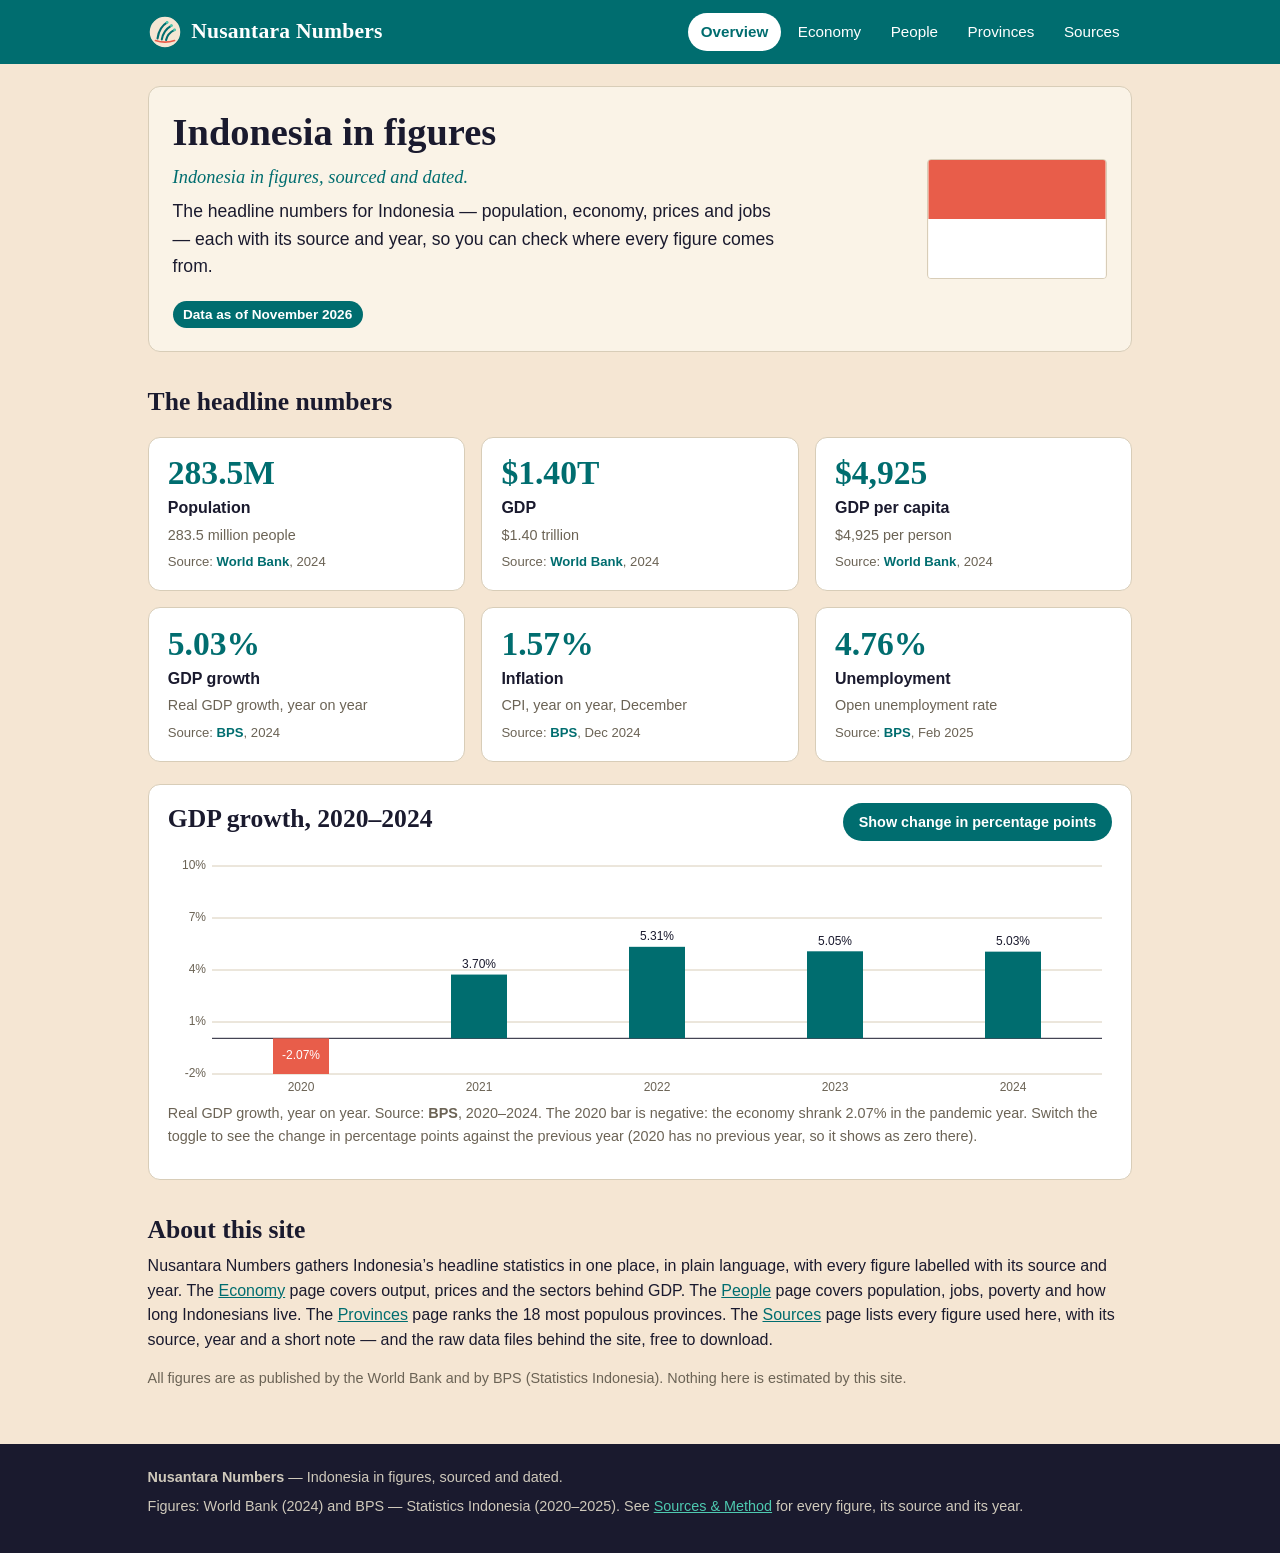
==== app/index.html @ f5d3d650 "best-national-statistics-site-20261126-0539: Nusantara Numbers" ====
<!DOCTYPE html>
<html lang="en">
<head>
<meta charset="utf-8">
<meta name="viewport" content="width=device-width, initial-scale=1">
<title>Nusantara Numbers — Indonesia in figures</title>
<meta name="description" content="Indonesia in figures, sourced and dated: population, GDP, growth, inflation, unemployment and the provinces.">
<link rel="stylesheet" href="css/style.css">
<link rel="icon" href="img/logo.svg" type="image/svg+xml">
</head>
<body data-page="index">
<header class="site-header">
  <div class="wrap">
    <a class="brand" href="index.html"><img src="img/logo.svg" alt="" width="34" height="34"> Nusantara Numbers</a>
    <nav class="site-nav" aria-label="Main navigation">
      <a href="index.html" data-page="index">Overview</a>
      <a href="economy.html" data-page="economy">Economy</a>
      <a href="people.html" data-page="people">People</a>
      <a href="provinces.html" data-page="provinces">Provinces</a>
      <a href="sources.html" data-page="sources">Sources</a>
    </nav>
  </div>
</header>

<main class="wrap">
  <section class="hero">
    <div class="hero-text">
      <h1>Indonesia in figures</h1>
      <p class="tagline">Indonesia in figures, sourced and dated.</p>
      <p class="lede">The headline numbers for Indonesia &mdash; population, economy, prices and jobs &mdash; each with its
      source and year, so you can check where every figure comes from.</p>
      <span class="asof">Data as of November 2026</span>
    </div>
    <img class="flag" src="img/flag.svg" alt="Flag of Indonesia: red over white" width="180" height="120">
  </section>

  <h2>The headline numbers</h2>
  <section class="kpi-grid" aria-label="Key indicators">
    <article class="kpi-card">
      <div class="kpi-value">283.5M</div>
      <div class="kpi-label">Population</div>
      <p class="kpi-note">283.5 million people</p>
      <p class="source-line">Source: <strong>World Bank</strong>, 2024</p>
    </article>
    <article class="kpi-card">
      <div class="kpi-value">$1.40T</div>
      <div class="kpi-label">GDP</div>
      <p class="kpi-note">$1.40 trillion</p>
      <p class="source-line">Source: <strong>World Bank</strong>, 2024</p>
    </article>
    <article class="kpi-card">
      <div class="kpi-value">$4,925</div>
      <div class="kpi-label">GDP per capita</div>
      <p class="kpi-note">$4,925 per person</p>
      <p class="source-line">Source: <strong>World Bank</strong>, 2024</p>
    </article>
    <article class="kpi-card">
      <div class="kpi-value">5.03%</div>
      <div class="kpi-label">GDP growth</div>
      <p class="kpi-note">Real GDP growth, year on year</p>
      <p class="source-line">Source: <strong>BPS</strong>, 2024</p>
    </article>
    <article class="kpi-card">
      <div class="kpi-value">1.57%</div>
      <div class="kpi-label">Inflation</div>
      <p class="kpi-note">CPI, year on year, December</p>
      <p class="source-line">Source: <strong>BPS</strong>, Dec 2024</p>
    </article>
    <article class="kpi-card">
      <div class="kpi-value">4.76%</div>
      <div class="kpi-label">Unemployment</div>
      <p class="kpi-note">Open unemployment rate</p>
      <p class="source-line">Source: <strong>BPS</strong>, Feb 2025</p>
    </article>
  </section>

  <section class="card chart-card">
    <div class="chart-head">
      <h2>GDP growth, 2020&ndash;2024</h2>
      <button class="btn" id="growth-toggle" type="button" aria-pressed="false">Show change in percentage points</button>
    </div>
    <canvas id="growth-chart" role="img" aria-label="Bar chart of Indonesia's GDP growth: 2020 minus 2.07 percent, 2021 3.70 percent, 2022 5.31 percent, 2023 5.05 percent, 2024 5.03 percent"></canvas>
    <p class="chart-note">Real GDP growth, year on year. Source: <strong>BPS</strong>, 2020&ndash;2024.
    The 2020 bar is negative: the economy shrank 2.07% in the pandemic year.
    Switch the toggle to see the change in percentage points against the previous year
    (2020 has no previous year, so it shows as zero there).</p>
  </section>

  <section>
    <h2>About this site</h2>
    <p>Nusantara Numbers gathers Indonesia&rsquo;s headline statistics in one
    place, in plain language, with every figure labelled with its source and
    year. The <a href="economy.html">Economy</a> page covers output, prices
    and the sectors behind GDP. The <a href="people.html">People</a> page
    covers population, jobs, poverty and how long Indonesians live. The
    <a href="provinces.html">Provinces</a> page ranks the 18 most populous
    provinces. The <a href="sources.html">Sources</a> page lists every figure
    used here, with its source, year and a short note &mdash; and the raw data
    files behind the site, free to download.</p>
    <p class="chart-note">All figures are as published by the World Bank and
    by BPS (Statistics Indonesia). Nothing here is estimated by this site.</p>
  </section>
</main>

<footer class="site-footer">
  <div class="wrap">
    <p><strong>Nusantara Numbers</strong> &mdash; Indonesia in figures, sourced and dated.</p>
    <p>Figures: World Bank (2024) and BPS &mdash; Statistics Indonesia (2020&ndash;2025).
    See <a href="sources.html">Sources &amp; Method</a> for every figure, its source and its year.</p>
  </div>
</footer>

<script src="js/data.js"></script>
<script src="js/charts.js"></script>
<script src="js/tables.js"></script>
<script src="js/main.js"></script>
</body>
</html>
---- app/css/style.css ----
/* Nusantara Numbers — one stylesheet: palette, layout, cards, tables,
   navigation, charts and the phone rules. System font stack only. */

:root {
  --teal: #006d6f;
  --teal-dark: #005456;
  --sand: #f5e6d3;
  --sand-light: #faf3e7;
  --charcoal: #1a1a2e;
  --muted: #6b6355;
  --coral: #e85d4a;
  --seafoam: #4ec9b0;
  --white: #ffffff;
  --line: #d8cdb8;
  --radius: 12px;
}

* { box-sizing: border-box; }

body {
  margin: 0;
  background: var(--sand);
  color: var(--charcoal);
  font-family: -apple-system, BlinkMacSystemFont, "Segoe UI", Roboto,
    "Helvetica Neue", Arial, sans-serif;
  font-size: 16px;
  line-height: 1.55;
}

h1, h2, h3 {
  font-family: Georgia, "Times New Roman", serif;
  line-height: 1.2;
  margin: 0 0 0.5rem;
}

h1 { font-size: 2.4rem; }
h2 { font-size: 1.6rem; margin-top: 2.2rem; }
h3 { font-size: 1.15rem; }

p { margin: 0 0 0.9rem; }
a { color: var(--teal); }
a:hover { color: var(--teal-dark); }

/* ---------- header & navigation ---------- */

.site-header {
  background: var(--teal);
  color: var(--white);
}
.site-header .wrap {
  display: flex;
  align-items: center;
  gap: 1rem;
  flex-wrap: wrap;
  padding-top: 0.8rem;
  padding-bottom: 0.8rem;
}
.brand {
  display: flex;
  align-items: center;
  gap: 0.6rem;
  color: var(--white);
  text-decoration: none;
  font-family: Georgia, "Times New Roman", serif;
  font-size: 1.35rem;
  font-weight: 700;
  letter-spacing: 0.01em;
}
.brand img { display: block; }
.site-nav {
  margin-left: auto;
  display: flex;
  gap: 0.25rem;
  flex-wrap: wrap;
}
.site-nav a {
  color: var(--white);
  text-decoration: none;
  padding: 0.45rem 0.8rem;
  border-radius: 999px;
  font-size: 0.95rem;
}
.site-nav a:hover { background: rgba(255, 255, 255, 0.16); }
.site-nav a.active {
  background: var(--white);
  color: var(--teal);
  font-weight: 700;
}

/* ---------- layout ---------- */

.wrap {
  max-width: 1020px;
  margin: 0 auto;
  padding: 0 1.1rem;
}
main.wrap { padding-top: 1.4rem; padding-bottom: 2.5rem; }

.hero {
  display: flex;
  gap: 1.4rem;
  align-items: center;
  background: var(--sand-light);
  border: 1px solid var(--line);
  border-radius: var(--radius);
  padding: 1.4rem 1.5rem;
  margin-bottom: 1.6rem;
}
.hero-text { flex: 1; }
.hero-text .tagline {
  font-family: Georgia, "Times New Roman", serif;
  font-style: italic;
  font-size: 1.15rem;
  color: var(--teal);
  margin-bottom: 0.4rem;
}
.hero .flag { flex: none; border: 1px solid var(--line); border-radius: 4px; }
.asof {
  display: inline-block;
  background: var(--teal);
  color: var(--white);
  font-size: 0.85rem;
  font-weight: 600;
  padding: 0.2rem 0.65rem;
  border-radius: 999px;
  margin-top: 0.4rem;
}

.lede { font-size: 1.1rem; max-width: 62ch; }

/* ---------- KPI cards ---------- */

.kpi-grid {
  display: grid;
  grid-template-columns: repeat(3, 1fr);
  gap: 1rem;
  margin: 1.2rem 0;
}
.kpi-card, .card {
  background: var(--white);
  border: 1px solid var(--line);
  border-radius: var(--radius);
  padding: 1.1rem 1.2rem;
}
.kpi-card .kpi-value {
  font-family: Georgia, "Times New Roman", serif;
  font-size: 2.1rem;
  font-weight: 700;
  color: var(--teal);
  line-height: 1.1;
}
.kpi-card .kpi-label {
  font-weight: 700;
  margin-top: 0.25rem;
}
.kpi-card .kpi-note { color: var(--muted); font-size: 0.9rem; margin: 0.15rem 0 0.4rem; }
.source-line {
  font-size: 0.82rem;
  color: var(--muted);
  margin: 0;
}
.source-line strong { color: var(--teal); font-weight: 600; }

/* ---------- charts & sections ---------- */

.chart-card { margin: 1.4rem 0; }
.chart-card canvas { width: 100%; display: block; }
.chart-head {
  display: flex;
  align-items: baseline;
  justify-content: space-between;
  gap: 1rem;
  flex-wrap: wrap;
}
.chart-head h2, .chart-head h3 { margin-top: 0; }
.chart-note { color: var(--muted); font-size: 0.9rem; }

.btn {
  font: inherit;
  font-size: 0.9rem;
  font-weight: 600;
  background: var(--teal);
  color: var(--white);
  border: none;
  border-radius: 999px;
  padding: 0.5rem 1rem;
  cursor: pointer;
  white-space: nowrap;
}
.btn:hover { background: var(--teal-dark); }

.two-col {
  display: grid;
  grid-template-columns: 1fr 1fr;
  gap: 1rem;
  margin: 1.2rem 0;
}

/* ---------- tables ---------- */

.table-tools {
  display: flex;
  gap: 0.8rem;
  align-items: center;
  flex-wrap: wrap;
  margin: 1rem 0 0.6rem;
}
.table-tools input[type="search"] {
  font: inherit;
  padding: 0.55rem 0.8rem;
  border: 1px solid var(--line);
  border-radius: 999px;
  background: var(--white);
  min-width: 220px;
}
.table-tools select {
  font: inherit;
  padding: 0.55rem 0.8rem;
  border: 1px solid var(--line);
  border-radius: 999px;
  background: var(--white);
}
.table-tools input[type="search"]:focus, .table-tools select:focus {
  outline: 2px solid var(--teal);
  outline-offset: 1px;
}
.row-count { color: var(--muted); font-size: 0.9rem; }

.table-wrap { overflow-x: auto; margin-bottom: 1rem; }
table.data {
  width: 100%;
  border-collapse: collapse;
  background: var(--white);
  border: 1px solid var(--line);
  border-radius: var(--radius);
  overflow: hidden;
  font-size: 0.95rem;
}
table.data th, table.data td {
  padding: 0.6rem 0.8rem;
  text-align: left;
  border-bottom: 1px solid var(--line);
}
table.data thead th {
  background: var(--teal);
  color: var(--white);
  cursor: pointer;
  white-space: nowrap;
  user-select: none;
}
table.data thead th:hover { background: var(--teal-dark); }
table.data thead th.sorted-asc::after { content: " ▲"; }
table.data thead th.sorted-desc::after { content: " ▼"; }
table.data tbody tr:nth-child(even) { background: var(--sand-light); }
table.data td.num, table.data th.num { text-align: right; font-variant-numeric: tabular-nums; }
.table-note { color: var(--muted); font-size: 0.9rem; }

/* ---------- sources page ---------- */

.sources-list { list-style: none; padding: 0; margin: 1rem 0; }
.source-item {
  background: var(--white);
  border: 1px solid var(--line);
  border-radius: var(--radius);
  padding: 1rem 1.2rem;
  margin-bottom: 0.8rem;
}
.source-item h3 { margin-bottom: 0.15rem; }
.source-meta {
  color: var(--teal);
  font-weight: 700;
  font-size: 0.9rem;
  margin-bottom: 0.3rem;
}
.downloads {
  display: flex;
  gap: 0.8rem;
  flex-wrap: wrap;
  margin: 1rem 0;
}
.downloads a {
  display: inline-block;
  background: var(--white);
  border: 1px solid var(--teal);
  color: var(--teal);
  font-weight: 700;
  text-decoration: none;
  padding: 0.6rem 1.1rem;
  border-radius: 999px;
}
.downloads a:hover { background: var(--teal); color: var(--white); }

/* ---------- footer ---------- */

.site-footer {
  background: var(--charcoal);
  color: #cfc9bb;
  padding: 1.4rem 0 1.8rem;
  font-size: 0.9rem;
}
.site-footer a { color: var(--seafoam); }
.site-footer .wrap p { margin-bottom: 0.4rem; }

/* ---------- phone layout ---------- */

@media (max-width: 700px) {
  h1 { font-size: 1.9rem; }
  .site-header .wrap { gap: 0.6rem; }
  .site-nav { margin-left: 0; width: 100%; }
  .site-nav a { padding: 0.4rem 0.6rem; font-size: 0.9rem; }
  .hero { flex-direction: column; align-items: flex-start; gap: 0.9rem; }
  .kpi-grid { grid-template-columns: 1fr 1fr; }
  .two-col { grid-template-columns: 1fr; }
  .kpi-card .kpi-value { font-size: 1.7rem; }
  .table-tools input[type="search"] { min-width: 0; flex: 1; }
}
@media (max-width: 420px) {
  .kpi-grid { grid-template-columns: 1fr; }
}
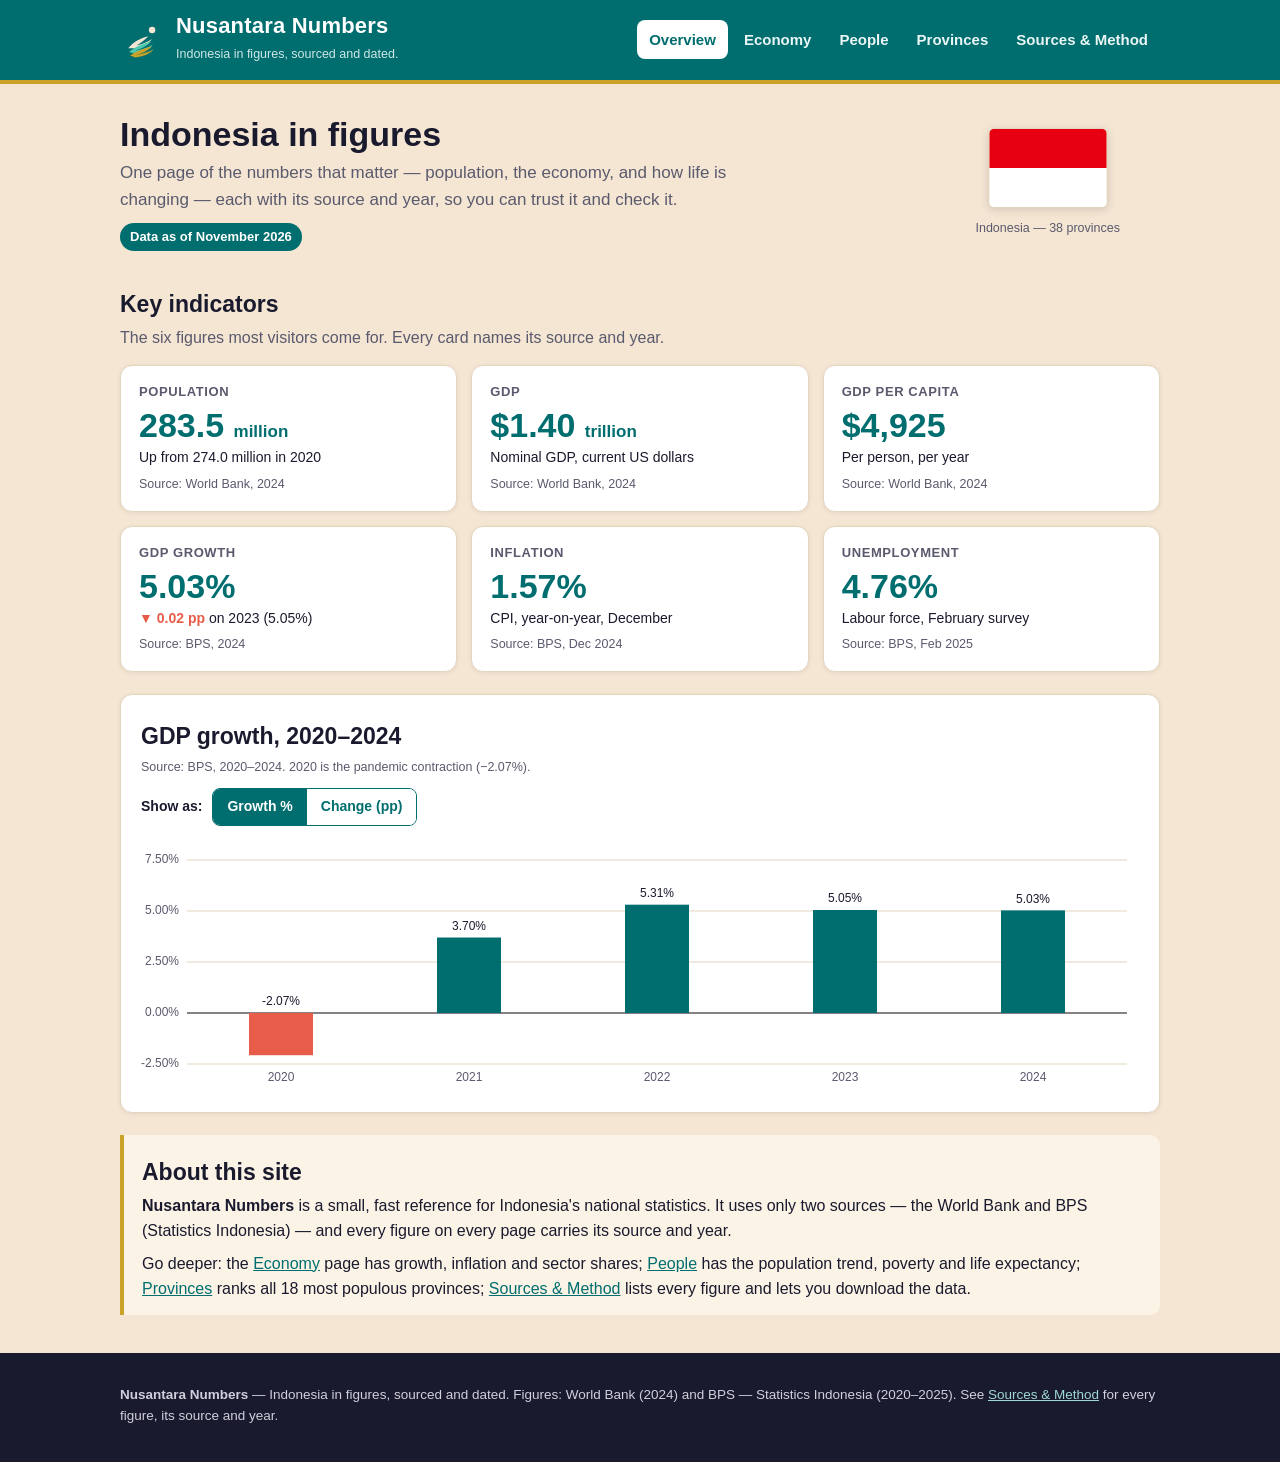
==== commit 5feffb36: "best-national-statistics-site-20261126-0539: Nusantara Numbers (rebuild)" ====
--- a/app/index.html
+++ b/app/index.html
@@ -3,116 +3,128 @@
 <head>
 <meta charset="utf-8">
 <meta name="viewport" content="width=device-width, initial-scale=1">
-<title>Nusantara Numbers — Indonesia in figures</title>
-<meta name="description" content="Indonesia in figures, sourced and dated: population, GDP, growth, inflation, unemployment and the provinces.">
+<title>Nusantara Numbers — Indonesia in figures, sourced and dated</title>
+<meta name="description" content="Indonesia in figures, sourced and dated: population, GDP, growth, inflation and unemployment, with every figure's source and year.">
+<link rel="icon" type="image/svg+xml" href="img/logo.svg">
 <link rel="stylesheet" href="css/style.css">
-<link rel="icon" href="img/logo.svg" type="image/svg+xml">
 </head>
 <body data-page="index">
 <header class="site-header">
-  <div class="wrap">
-    <a class="brand" href="index.html"><img src="img/logo.svg" alt="" width="34" height="34"> Nusantara Numbers</a>
-    <nav class="site-nav" aria-label="Main navigation">
-      <a href="index.html" data-page="index">Overview</a>
-      <a href="economy.html" data-page="economy">Economy</a>
-      <a href="people.html" data-page="people">People</a>
-      <a href="provinces.html" data-page="provinces">Provinces</a>
-      <a href="sources.html" data-page="sources">Sources</a>
+  <div class="header-inner">
+    <a class="brand" href="index.html">
+      <img src="img/logo.svg" alt="Nusantara Numbers logo — a garuda wing monogram" width="44" height="44">
+      <span>
+        <span class="brand-name">Nusantara Numbers</span><br>
+        <span class="brand-tag">Indonesia in figures, sourced and dated.</span>
+      </span>
+    </a>
+    <nav class="main-nav" aria-label="Main navigation">
+      <a data-nav="index" href="index.html">Overview</a>
+      <a data-nav="economy" href="economy.html">Economy</a>
+      <a data-nav="people" href="people.html">People</a>
+      <a data-nav="provinces" href="provinces.html">Provinces</a>
+      <a data-nav="sources" href="sources.html">Sources &amp; Method</a>
     </nav>
   </div>
 </header>
 
 <main class="wrap">
-  <section class="hero">
+  <div class="hero">
     <div class="hero-text">
       <h1>Indonesia in figures</h1>
-      <p class="tagline">Indonesia in figures, sourced and dated.</p>
-      <p class="lede">The headline numbers for Indonesia &mdash; population, economy, prices and jobs &mdash; each with its
-      source and year, so you can check where every figure comes from.</p>
+      <p>One page of the numbers that matter — population, the economy, and how
+      life is changing — each with its source and year, so you can trust it and
+      check it.</p>
       <span class="asof">Data as of November 2026</span>
     </div>
-    <img class="flag" src="img/flag.svg" alt="Flag of Indonesia: red over white" width="180" height="120">
+    <figure class="hero-flag">
+      <img src="img/flag.svg" alt="Flag of Indonesia — red over white" width="120" height="80">
+      <figcaption>Indonesia — 38 provinces</figcaption>
+    </figure>
+  </div>
+
+  <section aria-labelledby="kpi-heading">
+    <h2 id="kpi-heading">Key indicators</h2>
+    <p class="section-note">The six figures most visitors come for. Every card names its source and year.</p>
+    <div class="kpi-grid">
+      <article class="card">
+        <div class="kpi-label">Population</div>
+        <div class="kpi-value">283.5 <span class="unit">million</span></div>
+        <div class="kpi-sub">Up from 274.0 million in 2020</div>
+        <div class="kpi-source">Source: World Bank, 2024</div>
+      </article>
+      <article class="card">
+        <div class="kpi-label">GDP</div>
+        <div class="kpi-value">$1.40 <span class="unit">trillion</span></div>
+        <div class="kpi-sub">Nominal GDP, current US dollars</div>
+        <div class="kpi-source">Source: World Bank, 2024</div>
+      </article>
+      <article class="card">
+        <div class="kpi-label">GDP per capita</div>
+        <div class="kpi-value">$4,925</div>
+        <div class="kpi-sub">Per person, per year</div>
+        <div class="kpi-source">Source: World Bank, 2024</div>
+      </article>
+      <article class="card">
+        <div class="kpi-label">GDP growth</div>
+        <div class="kpi-value">5.03%</div>
+        <div class="kpi-sub"><span class="delta-down">&#9660; 0.02 pp</span> on 2023 (5.05%)</div>
+        <div class="kpi-source">Source: BPS, 2024</div>
+      </article>
+      <article class="card">
+        <div class="kpi-label">Inflation</div>
+        <div class="kpi-value">1.57%</div>
+        <div class="kpi-sub">CPI, year-on-year, December</div>
+        <div class="kpi-source">Source: BPS, Dec 2024</div>
+      </article>
+      <article class="card">
+        <div class="kpi-label">Unemployment</div>
+        <div class="kpi-value">4.76%</div>
+        <div class="kpi-sub">Labour force, February survey</div>
+        <div class="kpi-source">Source: BPS, Feb 2025</div>
+      </article>
+    </div>
   </section>
 
-  <h2>The headline numbers</h2>
-  <section class="kpi-grid" aria-label="Key indicators">
-    <article class="kpi-card">
-      <div class="kpi-value">283.5M</div>
-      <div class="kpi-label">Population</div>
-      <p class="kpi-note">283.5 million people</p>
-      <p class="source-line">Source: <strong>World Bank</strong>, 2024</p>
-    </article>
-    <article class="kpi-card">
-      <div class="kpi-value">$1.40T</div>
-      <div class="kpi-label">GDP</div>
-      <p class="kpi-note">$1.40 trillion</p>
-      <p class="source-line">Source: <strong>World Bank</strong>, 2024</p>
-    </article>
-    <article class="kpi-card">
-      <div class="kpi-value">$4,925</div>
-      <div class="kpi-label">GDP per capita</div>
-      <p class="kpi-note">$4,925 per person</p>
-      <p class="source-line">Source: <strong>World Bank</strong>, 2024</p>
-    </article>
-    <article class="kpi-card">
-      <div class="kpi-value">5.03%</div>
-      <div class="kpi-label">GDP growth</div>
-      <p class="kpi-note">Real GDP growth, year on year</p>
-      <p class="source-line">Source: <strong>BPS</strong>, 2024</p>
-    </article>
-    <article class="kpi-card">
-      <div class="kpi-value">1.57%</div>
-      <div class="kpi-label">Inflation</div>
-      <p class="kpi-note">CPI, year on year, December</p>
-      <p class="source-line">Source: <strong>BPS</strong>, Dec 2024</p>
-    </article>
-    <article class="kpi-card">
-      <div class="kpi-value">4.76%</div>
-      <div class="kpi-label">Unemployment</div>
-      <p class="kpi-note">Open unemployment rate</p>
-      <p class="source-line">Source: <strong>BPS</strong>, Feb 2025</p>
-    </article>
+  <section aria-labelledby="growth-heading">
+    <div class="card chart-card">
+      <h2 id="growth-heading">GDP growth, 2020–2024</h2>
+      <p class="chart-source">Source: BPS, 2020–2024. 2020 is the pandemic contraction (−2.07%).</p>
+      <div class="toggle-row">
+        <span class="toggle-label" id="growth-toggle-label">Show as:</span>
+        <div class="seg" id="growth-toggle" role="group" aria-labelledby="growth-toggle-label">
+          <button type="button" data-mode="pct" aria-pressed="true">Growth %</button>
+          <button type="button" data-mode="pp" aria-pressed="false">Change (pp)</button>
+        </div>
+      </div>
+      <canvas id="growth-chart" class="chart" role="img" aria-label="Bar chart of Indonesia's GDP growth: minus 2.07 percent in 2020, 3.70 in 2021, 5.31 in 2022, 5.05 in 2023, 5.03 in 2024"></canvas>
+    </div>
   </section>
 
-  <section class="card chart-card">
-    <div class="chart-head">
-      <h2>GDP growth, 2020&ndash;2024</h2>
-      <button class="btn" id="growth-toggle" type="button" aria-pressed="false">Show change in percentage points</button>
+  <section aria-labelledby="about-heading">
+    <div class="about-note">
+      <h2 id="about-heading">About this site</h2>
+      <p><strong>Nusantara Numbers</strong> is a small, fast reference for Indonesia's
+      national statistics. It uses only two sources — the World Bank and BPS
+      (Statistics Indonesia) — and every figure on every page carries its source
+      and year.</p>
+      <p>Go deeper: the <a href="economy.html">Economy</a> page has growth, inflation
+      and sector shares; <a href="people.html">People</a> has the population trend,
+      poverty and life expectancy; <a href="provinces.html">Provinces</a> ranks all
+      18 most populous provinces; <a href="sources.html">Sources &amp; Method</a>
+      lists every figure and lets you download the data.</p>
     </div>
-    <canvas id="growth-chart" role="img" aria-label="Bar chart of Indonesia's GDP growth: 2020 minus 2.07 percent, 2021 3.70 percent, 2022 5.31 percent, 2023 5.05 percent, 2024 5.03 percent"></canvas>
-    <p class="chart-note">Real GDP growth, year on year. Source: <strong>BPS</strong>, 2020&ndash;2024.
-    The 2020 bar is negative: the economy shrank 2.07% in the pandemic year.
-    Switch the toggle to see the change in percentage points against the previous year
-    (2020 has no previous year, so it shows as zero there).</p>
-  </section>
-
-  <section>
-    <h2>About this site</h2>
-    <p>Nusantara Numbers gathers Indonesia&rsquo;s headline statistics in one
-    place, in plain language, with every figure labelled with its source and
-    year. The <a href="economy.html">Economy</a> page covers output, prices
-    and the sectors behind GDP. The <a href="people.html">People</a> page
-    covers population, jobs, poverty and how long Indonesians live. The
-    <a href="provinces.html">Provinces</a> page ranks the 18 most populous
-    provinces. The <a href="sources.html">Sources</a> page lists every figure
-    used here, with its source, year and a short note &mdash; and the raw data
-    files behind the site, free to download.</p>
-    <p class="chart-note">All figures are as published by the World Bank and
-    by BPS (Statistics Indonesia). Nothing here is estimated by this site.</p>
   </section>
 </main>
 
 <footer class="site-footer">
   <div class="wrap">
-    <p><strong>Nusantara Numbers</strong> &mdash; Indonesia in figures, sourced and dated.</p>
-    <p>Figures: World Bank (2024) and BPS &mdash; Statistics Indonesia (2020&ndash;2025).
-    See <a href="sources.html">Sources &amp; Method</a> for every figure, its source and its year.</p>
+    <p><strong>Nusantara Numbers</strong> — Indonesia in figures, sourced and dated.
+    Figures: World Bank (2024) and BPS — Statistics Indonesia (2020–2025).
+    See <a href="sources.html">Sources &amp; Method</a> for every figure, its source and year.</p>
   </div>
 </footer>
 
-<script src="js/data.js"></script>
-<script src="js/charts.js"></script>
-<script src="js/tables.js"></script>
-<script src="js/main.js"></script>
+<script type="module" src="js/main.js"></script>
 </body>
 </html>
--- a/app/css/style.css
+++ b/app/css/style.css
@@ -1,18 +1,16 @@
-/* Nusantara Numbers — one stylesheet: palette, layout, cards, tables,
-   navigation, charts and the phone rules. System font stack only. */
-
+/* Nusantara Numbers — one stylesheet: palette, layout, cards, tables, nav, phone rules. */
 :root {
   --teal: #006d6f;
   --teal-dark: #005456;
   --sand: #f5e6d3;
-  --sand-light: #faf3e7;
-  --charcoal: #1a1a2e;
-  --muted: #6b6355;
+  --sand-soft: #fbf3e6;
+  --ink: #1a1a2e;
+  --muted: #5a5a6e;
   --coral: #e85d4a;
   --seafoam: #4ec9b0;
-  --white: #ffffff;
-  --line: #d8cdb8;
-  --radius: 12px;
+  --card: #ffffff;
+  --line: #e3d5be;
+  --gold: #c9a227;
 }
 
 * { box-sizing: border-box; }
@@ -20,299 +18,203 @@
 body {
   margin: 0;
   background: var(--sand);
-  color: var(--charcoal);
-  font-family: -apple-system, BlinkMacSystemFont, "Segoe UI", Roboto,
-    "Helvetica Neue", Arial, sans-serif;
+  color: var(--ink);
+  font-family: -apple-system, BlinkMacSystemFont, "Segoe UI", Roboto, "Helvetica Neue", Arial, sans-serif;
   font-size: 16px;
   line-height: 1.55;
 }
 
-h1, h2, h3 {
-  font-family: Georgia, "Times New Roman", serif;
-  line-height: 1.2;
-  margin: 0 0 0.5rem;
-}
-
-h1 { font-size: 2.4rem; }
-h2 { font-size: 1.6rem; margin-top: 2.2rem; }
-h3 { font-size: 1.15rem; }
-
-p { margin: 0 0 0.9rem; }
 a { color: var(--teal); }
 a:hover { color: var(--teal-dark); }
 
-/* ---------- header & navigation ---------- */
-
+.wrap { max-width: 1080px; margin: 0 auto; padding: 0 20px; }
+
+/* ---- header / nav ---- */
 .site-header {
   background: var(--teal);
-  color: var(--white);
-}
-.site-header .wrap {
+  color: #fff;
+  border-bottom: 4px solid var(--gold);
+}
+.header-inner {
+  max-width: 1080px;
+  margin: 0 auto;
+  padding: 14px 20px;
   display: flex;
   align-items: center;
-  gap: 1rem;
+  gap: 16px;
   flex-wrap: wrap;
-  padding-top: 0.8rem;
-  padding-bottom: 0.8rem;
-}
-.brand {
-  display: flex;
-  align-items: center;
-  gap: 0.6rem;
-  color: var(--white);
+}
+.brand { display: flex; align-items: center; gap: 12px; text-decoration: none; color: #fff; }
+.brand img { width: 44px; height: 44px; display: block; }
+.brand-name { font-size: 22px; font-weight: 800; letter-spacing: 0.2px; line-height: 1.1; }
+.brand-tag { font-size: 12.5px; color: #cfe8e6; line-height: 1.2; }
+.main-nav { margin-left: auto; display: flex; gap: 4px; flex-wrap: wrap; }
+.main-nav a {
+  color: #eaf6f5;
   text-decoration: none;
-  font-family: Georgia, "Times New Roman", serif;
-  font-size: 1.35rem;
-  font-weight: 700;
-  letter-spacing: 0.01em;
-}
-.brand img { display: block; }
-.site-nav {
-  margin-left: auto;
-  display: flex;
-  gap: 0.25rem;
-  flex-wrap: wrap;
-}
-.site-nav a {
-  color: var(--white);
-  text-decoration: none;
-  padding: 0.45rem 0.8rem;
-  border-radius: 999px;
-  font-size: 0.95rem;
-}
-.site-nav a:hover { background: rgba(255, 255, 255, 0.16); }
-.site-nav a.active {
-  background: var(--white);
-  color: var(--teal);
-  font-weight: 700;
-}
-
-/* ---------- layout ---------- */
-
-.wrap {
-  max-width: 1020px;
-  margin: 0 auto;
-  padding: 0 1.1rem;
-}
-main.wrap { padding-top: 1.4rem; padding-bottom: 2.5rem; }
-
+  font-weight: 600;
+  font-size: 15px;
+  padding: 8px 12px;
+  border-radius: 8px;
+}
+.main-nav a:hover { background: rgba(255, 255, 255, 0.14); color: #fff; }
+.main-nav a.active { background: #fff; color: var(--teal); }
+
+/* ---- hero ---- */
 .hero {
   display: flex;
-  gap: 1.4rem;
+  gap: 24px;
   align-items: center;
-  background: var(--sand-light);
-  border: 1px solid var(--line);
-  border-radius: var(--radius);
-  padding: 1.4rem 1.5rem;
-  margin-bottom: 1.6rem;
-}
-.hero-text { flex: 1; }
-.hero-text .tagline {
-  font-family: Georgia, "Times New Roman", serif;
-  font-style: italic;
-  font-size: 1.15rem;
-  color: var(--teal);
-  margin-bottom: 0.4rem;
-}
-.hero .flag { flex: none; border: 1px solid var(--line); border-radius: 4px; }
+  padding: 28px 0 8px;
+}
+.hero-text h1 { margin: 0 0 6px; font-size: 34px; line-height: 1.15; }
+.hero-text p { margin: 0; color: var(--muted); font-size: 17px; max-width: 640px; }
+.hero-flag { margin-left: auto; flex: none; text-align: center; }
+.hero-flag img { width: 120px; height: 80px; border: 1px solid var(--line); border-radius: 6px; box-shadow: 0 2px 8px rgba(26, 26, 46, 0.15); }
+.hero-flag figcaption { font-size: 12.5px; color: var(--muted); margin-top: 4px; }
 .asof {
   display: inline-block;
+  margin-top: 10px;
   background: var(--teal);
-  color: var(--white);
-  font-size: 0.85rem;
-  font-weight: 600;
-  padding: 0.2rem 0.65rem;
+  color: #fff;
+  font-size: 13px;
+  font-weight: 700;
+  padding: 4px 10px;
   border-radius: 999px;
-  margin-top: 0.4rem;
-}
-
-.lede { font-size: 1.1rem; max-width: 62ch; }
-
-/* ---------- KPI cards ---------- */
-
+}
+
+/* ---- sections / cards ---- */
+section { padding: 18px 0 4px; }
+h2 { font-size: 23px; margin: 6px 0 4px; }
+.section-note { color: var(--muted); margin: 0 0 14px; max-width: 760px; }
 .kpi-grid {
   display: grid;
   grid-template-columns: repeat(3, 1fr);
-  gap: 1rem;
-  margin: 1.2rem 0;
-}
-.kpi-card, .card {
-  background: var(--white);
+  gap: 14px;
+}
+.card {
+  background: var(--card);
   border: 1px solid var(--line);
-  border-radius: var(--radius);
-  padding: 1.1rem 1.2rem;
-}
-.kpi-card .kpi-value {
-  font-family: Georgia, "Times New Roman", serif;
-  font-size: 2.1rem;
-  font-weight: 700;
+  border-radius: 12px;
+  padding: 16px 18px;
+  box-shadow: 0 1px 4px rgba(26, 26, 46, 0.08);
+}
+.kpi-label { font-size: 13px; font-weight: 700; text-transform: uppercase; letter-spacing: 0.6px; color: var(--muted); }
+.kpi-value { font-size: 34px; font-weight: 800; color: var(--teal); line-height: 1.15; margin: 4px 0 2px; }
+.kpi-value .unit { font-size: 17px; font-weight: 700; }
+.kpi-sub { font-size: 14px; color: var(--ink); }
+.kpi-source { font-size: 12.5px; color: var(--muted); margin-top: 6px; }
+.delta-up { color: #0a7d5f; font-weight: 700; }
+.delta-down { color: var(--coral); font-weight: 700; }
+
+.chart-card { padding: 18px 20px; }
+.chart-card h3 { margin: 0 0 2px; font-size: 18px; }
+.chart-card .chart-source { font-size: 12.5px; color: var(--muted); margin: 0 0 10px; }
+canvas.chart { width: 100%; height: 260px; display: block; }
+canvas.chart.tall { height: 300px; }
+
+.two-col { display: grid; grid-template-columns: 1fr 1fr; gap: 14px; }
+.two-col .card { min-width: 0; }
+
+/* ---- toggle ---- */
+.toggle-row { display: flex; align-items: center; gap: 10px; margin: 0 0 8px; flex-wrap: wrap; }
+.toggle-row .toggle-label { font-weight: 700; font-size: 14px; }
+.seg { display: inline-flex; border: 1px solid var(--teal); border-radius: 8px; overflow: hidden; }
+.seg button {
+  border: 0;
+  background: #fff;
   color: var(--teal);
-  line-height: 1.1;
-}
-.kpi-card .kpi-label {
-  font-weight: 700;
-  margin-top: 0.25rem;
-}
-.kpi-card .kpi-note { color: var(--muted); font-size: 0.9rem; margin: 0.15rem 0 0.4rem; }
-.source-line {
-  font-size: 0.82rem;
-  color: var(--muted);
-  margin: 0;
-}
-.source-line strong { color: var(--teal); font-weight: 600; }
-
-/* ---------- charts & sections ---------- */
-
-.chart-card { margin: 1.4rem 0; }
-.chart-card canvas { width: 100%; display: block; }
-.chart-head {
-  display: flex;
-  align-items: baseline;
-  justify-content: space-between;
-  gap: 1rem;
-  flex-wrap: wrap;
-}
-.chart-head h2, .chart-head h3 { margin-top: 0; }
-.chart-note { color: var(--muted); font-size: 0.9rem; }
-
-.btn {
   font: inherit;
-  font-size: 0.9rem;
-  font-weight: 600;
+  font-size: 14px;
+  font-weight: 700;
+  padding: 7px 14px;
+  cursor: pointer;
+}
+.seg button[aria-pressed="true"] { background: var(--teal); color: #fff; }
+
+/* ---- tables ---- */
+.table-tools { display: flex; gap: 10px; align-items: center; margin: 0 0 10px; flex-wrap: wrap; }
+.table-tools label { font-weight: 700; font-size: 14px; }
+.search-box {
+  font: inherit;
+  font-size: 15px;
+  padding: 8px 12px;
+  border: 1px solid var(--line);
+  border-radius: 8px;
+  background: #fff;
+  min-width: 220px;
+}
+.table-scroll { overflow-x: auto; }
+table.data { width: 100%; border-collapse: collapse; font-size: 15px; background: #fff; }
+table.data caption { text-align: left; font-weight: 700; padding: 0 0 8px; }
+table.data th, table.data td { padding: 9px 12px; border-bottom: 1px solid var(--line); text-align: left; }
+table.data th { background: var(--teal); color: #fff; white-space: nowrap; }
+table.data th button {
+  all: unset;
+  cursor: pointer;
+  font-weight: 700;
+  color: #fff;
+  display: inline-flex;
+  gap: 4px;
+  align-items: center;
+}
+table.data th button:focus-visible { outline: 2px solid var(--gold); outline-offset: 2px; }
+table.data tbody tr:nth-child(even) { background: var(--sand-soft); }
+table.data td.num, table.data th.num { text-align: right; font-variant-numeric: tabular-nums; }
+.table-note { font-size: 13px; color: var(--muted); margin: 8px 0 0; }
+.no-results { color: var(--muted); font-style: italic; padding: 10px 0; }
+
+/* ---- sources page ---- */
+.source-list { list-style: none; margin: 0; padding: 0; display: grid; gap: 12px; }
+.source-list li {
+  background: var(--card);
+  border: 1px solid var(--line);
+  border-radius: 12px;
+  padding: 14px 18px;
+}
+.source-list .src-figure { font-weight: 800; font-size: 17px; }
+.source-list .src-meta { color: var(--muted); font-size: 13.5px; margin-top: 2px; }
+.source-list .src-note { font-size: 14.5px; margin-top: 4px; }
+.download-box { display: flex; gap: 12px; flex-wrap: wrap; }
+.download-link {
+  display: inline-block;
   background: var(--teal);
-  color: var(--white);
-  border: none;
-  border-radius: 999px;
-  padding: 0.5rem 1rem;
-  cursor: pointer;
-  white-space: nowrap;
-}
-.btn:hover { background: var(--teal-dark); }
-
-.two-col {
-  display: grid;
-  grid-template-columns: 1fr 1fr;
-  gap: 1rem;
-  margin: 1.2rem 0;
-}
-
-/* ---------- tables ---------- */
-
-.table-tools {
-  display: flex;
-  gap: 0.8rem;
-  align-items: center;
-  flex-wrap: wrap;
-  margin: 1rem 0 0.6rem;
-}
-.table-tools input[type="search"] {
-  font: inherit;
-  padding: 0.55rem 0.8rem;
-  border: 1px solid var(--line);
-  border-radius: 999px;
-  background: var(--white);
-  min-width: 220px;
-}
-.table-tools select {
-  font: inherit;
-  padding: 0.55rem 0.8rem;
-  border: 1px solid var(--line);
-  border-radius: 999px;
-  background: var(--white);
-}
-.table-tools input[type="search"]:focus, .table-tools select:focus {
-  outline: 2px solid var(--teal);
-  outline-offset: 1px;
-}
-.row-count { color: var(--muted); font-size: 0.9rem; }
-
-.table-wrap { overflow-x: auto; margin-bottom: 1rem; }
-table.data {
-  width: 100%;
-  border-collapse: collapse;
-  background: var(--white);
-  border: 1px solid var(--line);
-  border-radius: var(--radius);
-  overflow: hidden;
-  font-size: 0.95rem;
-}
-table.data th, table.data td {
-  padding: 0.6rem 0.8rem;
-  text-align: left;
-  border-bottom: 1px solid var(--line);
-}
-table.data thead th {
-  background: var(--teal);
-  color: var(--white);
-  cursor: pointer;
-  white-space: nowrap;
-  user-select: none;
-}
-table.data thead th:hover { background: var(--teal-dark); }
-table.data thead th.sorted-asc::after { content: " ▲"; }
-table.data thead th.sorted-desc::after { content: " ▼"; }
-table.data tbody tr:nth-child(even) { background: var(--sand-light); }
-table.data td.num, table.data th.num { text-align: right; font-variant-numeric: tabular-nums; }
-.table-note { color: var(--muted); font-size: 0.9rem; }
-
-/* ---------- sources page ---------- */
-
-.sources-list { list-style: none; padding: 0; margin: 1rem 0; }
-.source-item {
-  background: var(--white);
-  border: 1px solid var(--line);
-  border-radius: var(--radius);
-  padding: 1rem 1.2rem;
-  margin-bottom: 0.8rem;
-}
-.source-item h3 { margin-bottom: 0.15rem; }
-.source-meta {
-  color: var(--teal);
-  font-weight: 700;
-  font-size: 0.9rem;
-  margin-bottom: 0.3rem;
-}
-.downloads {
-  display: flex;
-  gap: 0.8rem;
-  flex-wrap: wrap;
-  margin: 1rem 0;
-}
-.downloads a {
-  display: inline-block;
-  background: var(--white);
-  border: 1px solid var(--teal);
-  color: var(--teal);
-  font-weight: 700;
+  color: #fff;
   text-decoration: none;
-  padding: 0.6rem 1.1rem;
-  border-radius: 999px;
-}
-.downloads a:hover { background: var(--teal); color: var(--white); }
-
-/* ---------- footer ---------- */
-
+  font-weight: 700;
+  padding: 10px 16px;
+  border-radius: 8px;
+}
+.download-link:hover { background: var(--teal-dark); color: #fff; }
+.about-note { background: var(--sand-soft); border-left: 4px solid var(--gold); padding: 14px 18px; border-radius: 0 10px 10px 0; }
+.about-note p { margin: 0 0 8px; }
+.about-note p:last-child { margin-bottom: 0; }
+
+/* ---- footer ---- */
 .site-footer {
-  background: var(--charcoal);
-  color: #cfc9bb;
-  padding: 1.4rem 0 1.8rem;
-  font-size: 0.9rem;
-}
-.site-footer a { color: var(--seafoam); }
-.site-footer .wrap p { margin-bottom: 0.4rem; }
-
-/* ---------- phone layout ---------- */
-
-@media (max-width: 700px) {
-  h1 { font-size: 1.9rem; }
-  .site-header .wrap { gap: 0.6rem; }
-  .site-nav { margin-left: 0; width: 100%; }
-  .site-nav a { padding: 0.4rem 0.6rem; font-size: 0.9rem; }
-  .hero { flex-direction: column; align-items: flex-start; gap: 0.9rem; }
+  margin-top: 34px;
+  background: var(--ink);
+  color: #cfd0dc;
+  font-size: 13.5px;
+}
+.site-footer .wrap { padding-top: 18px; padding-bottom: 22px; }
+.site-footer a { color: #9fd8d3; }
+
+/* ---- phone layout ---- */
+@media (max-width: 720px) {
+  .header-inner { gap: 10px; }
+  .brand-name { font-size: 19px; }
+  .main-nav { margin-left: 0; width: 100%; }
+  .main-nav a { padding: 7px 9px; font-size: 14px; }
+  .hero { flex-direction: column; align-items: flex-start; gap: 12px; padding-top: 20px; }
+  .hero-text h1 { font-size: 27px; }
+  .hero-flag { margin-left: 0; }
   .kpi-grid { grid-template-columns: 1fr 1fr; }
   .two-col { grid-template-columns: 1fr; }
-  .kpi-card .kpi-value { font-size: 1.7rem; }
-  .table-tools input[type="search"] { min-width: 0; flex: 1; }
+  .kpi-value { font-size: 27px; }
+  canvas.chart { height: 220px; }
+  canvas.chart.tall { height: 250px; }
+  .search-box { min-width: 0; flex: 1; }
 }
 @media (max-width: 420px) {
   .kpi-grid { grid-template-columns: 1fr; }
